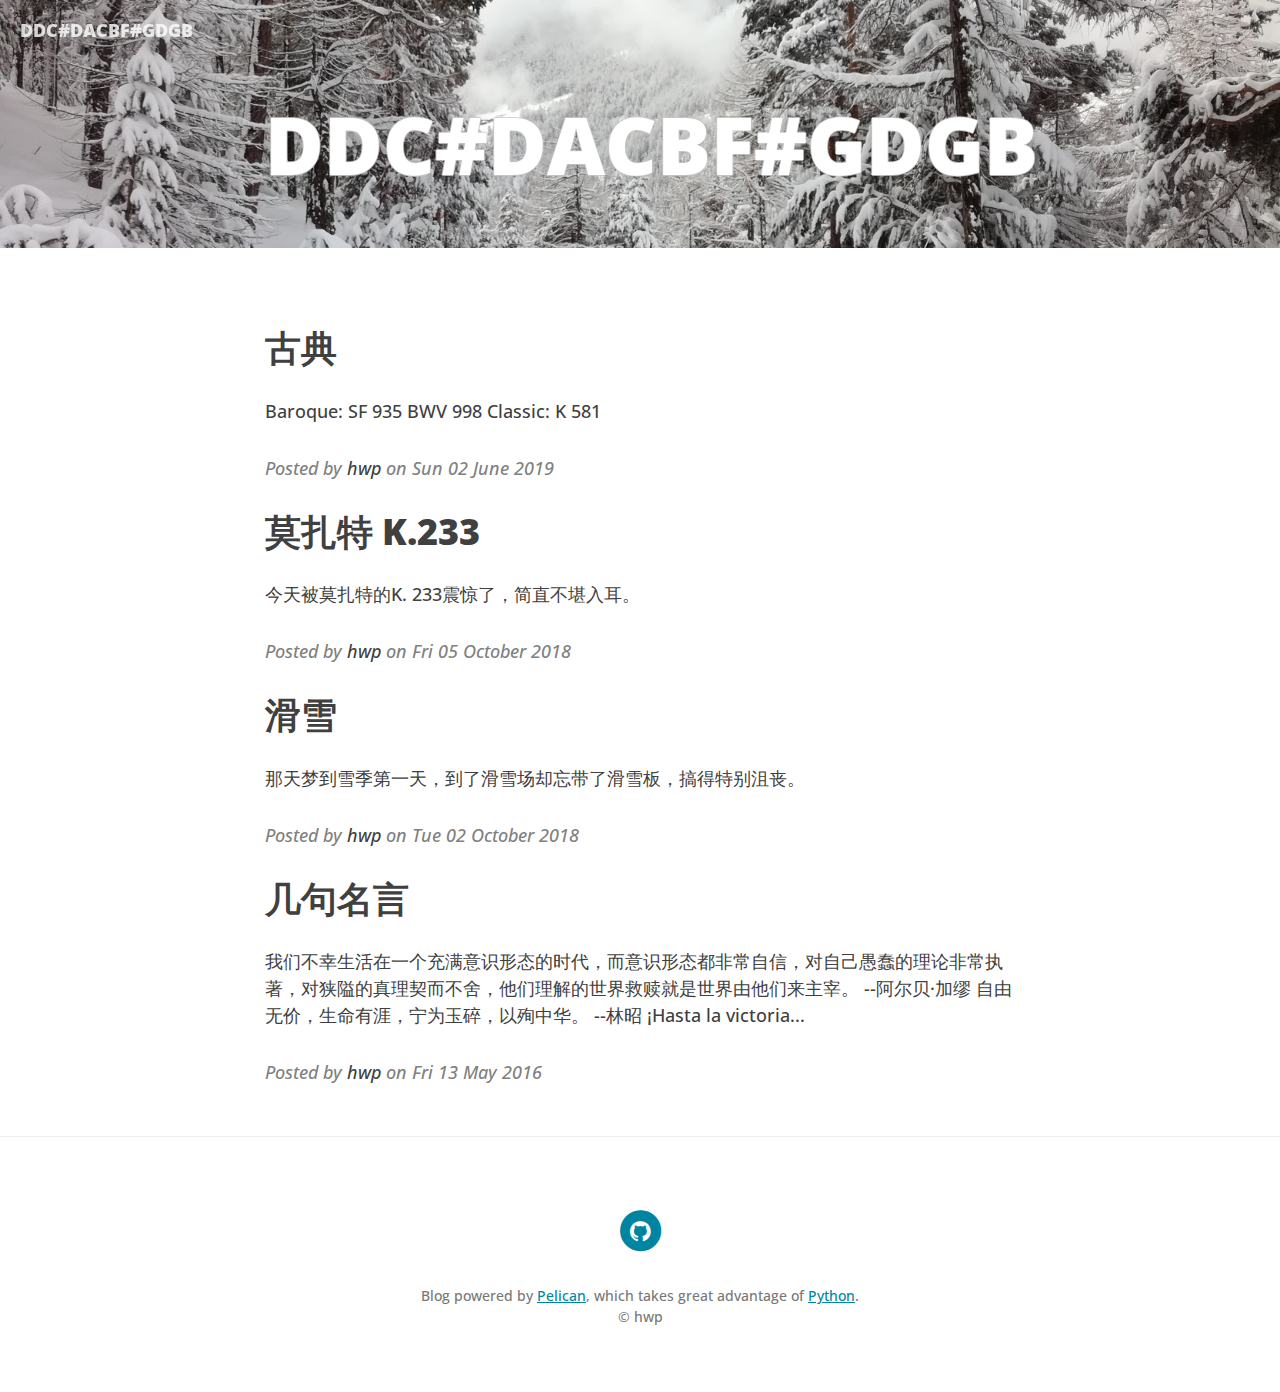
==== gitio_repo/index.html @ ee29e475 "Deploy 'c1bbc560673a72478bd4d775d8ea9a010db91c3e refs/remotes/origin/HEAD' to Github Pages" ====
<!DOCTYPE html>
<html lang="en">

<head>
        <meta charset="utf-8">
        <meta http-equiv="X-UA-Compatible" content="IE=edge">
        <meta name="viewport" content="width=device-width, initial-scale=1">


        <title>DDC#DACBF#GDGB</title>

        <!-- Bootstrap Core CSS -->
        <link href="./theme/css/bootstrap.min.css" rel="stylesheet">

        <!-- Custom CSS -->
        <link href="./theme/css/clean-blog.min.css" rel="stylesheet">

        <!-- Code highlight color scheme -->
            <link href="./theme/css/code_blocks/darkly.css" rel="stylesheet">

            <!-- CSS specified by the user -->
            <link href="./css/myblog.css" rel="stylesheet">

        <!-- Custom Fonts -->
        <link href="https://maxcdn.bootstrapcdn.com/font-awesome/4.7.0/css/font-awesome.min.css" rel="stylesheet" type="text/css">
        <link href='https://fonts.googleapis.com/css?family=Lora:400,700,400italic,700italic' rel='stylesheet' type='text/css'>
        <link href='https://fonts.googleapis.com/css?family=Open+Sans:300italic,400italic,600italic,700italic,800italic,400,300,600,700,800' rel='stylesheet' type='text/css'>

        <!-- HTML5 Shim and Respond.js IE8 support of HTML5 elements and media queries -->
        <!-- WARNING: Respond.js doesn't work if you view the page via file:// -->
        <!--[if lt IE 9]>
            <script src="https://oss.maxcdn.com/libs/html5shiv/3.7.0/html5shiv.js"></script>
            <script src="https://oss.maxcdn.com/libs/respond.js/1.4.2/respond.min.js"></script>
        <![endif]-->

                <meta property="og:locale" content="">
		<meta property="og:site_name" content="DDC#DACBF#GDGB">
</head>


    <!-- Navigation -->
    <nav class="navbar navbar-default navbar-custom navbar-fixed-top">
        <div class="container-fluid">
            <!-- Brand and toggle get grouped for better mobile display -->
            <div class="navbar-header page-scroll">
                <button type="button" class="navbar-toggle" data-toggle="collapse" data-target="#bs-example-navbar-collapse-1">
                    <span class="sr-only">Toggle navigation</span>
                    <span class="icon-bar"></span>
                    <span class="icon-bar"></span>
                    <span class="icon-bar"></span>
                </button>
                <a class="navbar-brand" href="./">DDC#DACBF#GDGB</a>
            </div>

            <!-- Collect the nav links, forms, and other content for toggling -->
            <div class="collapse navbar-collapse" id="bs-example-navbar-collapse-1">
                <ul class="nav navbar-nav navbar-right">

                </ul>
            </div>
            <!-- /.navbar-collapse -->
        </div>
        <!-- /.container -->
    </nav>

    <!-- Page Header -->
    <!-- Set your background image for this header on the line below. -->
        <header class="intro-header" style="background-image: url('./images/home_bg.jpg')">
        <div class="container">
            <div class="row">
                <div class="col-lg-8 col-lg-offset-2 col-md-10 col-md-offset-1">
                    <div class="page-heading">
                        <h1>DDC#DACBF#GDGB</h1>
                    </div>
                </div>
            </div>
        </div>
    </header>

    <!-- Main Content -->
    <div class="container">
        <div class="row">
            <div class="col-lg-8 col-lg-offset-2 col-md-10 col-md-offset-1">
        <div class="post-preview">
            <a href="./gu-dian.html" rel="bookmark" title="Permalink to 古典">
                <h2 class="post-title">
                    古典
                </h2>
            </a>
                <p class="article-summary">
                    Baroque: SF 935 BWV 998 Classic: K 581
                </p>
            <p class="post-meta">Posted by
                    <a href="./author/hwp.html">hwp</a>
                 on Sun 02 June 2019
            </p>
        </div>
        <div class="post-preview">
            <a href="./mo-zha-te-k233.html" rel="bookmark" title="Permalink to 莫扎特 K.233">
                <h2 class="post-title">
                    莫扎特 K.233
                </h2>
            </a>
                <p class="article-summary">
                    今天被莫扎特的K. 233震惊了，简直不堪入耳。
                </p>
            <p class="post-meta">Posted by
                    <a href="./author/hwp.html">hwp</a>
                 on Fri 05 October 2018
            </p>
        </div>
        <div class="post-preview">
            <a href="./hua-xue.html" rel="bookmark" title="Permalink to 滑雪">
                <h2 class="post-title">
                    滑雪
                </h2>
            </a>
                <p class="article-summary">
                    那天梦到雪季第一天，到了滑雪场却忘带了滑雪板，搞得特别沮丧。
                </p>
            <p class="post-meta">Posted by
                    <a href="./author/hwp.html">hwp</a>
                 on Tue 02 October 2018
            </p>
        </div>
        <div class="post-preview">
            <a href="./ji-ju-ming-yan.html" rel="bookmark" title="Permalink to 几句名言">
                <h2 class="post-title">
                    几句名言
                </h2>
            </a>
                <p class="article-summary">
                    我们不幸生活在一个充满意识形态的时代，而意识形态都非常自信，对自己愚蠢的理论非常执著，对狭隘的真理契而不舍，他们理解的世界救赎就是世界由他们来主宰。 --阿尔贝·加缪 自由无价，生命有涯，宁为玉碎，以殉中华。 --林昭 ¡Hasta la victoria...
                </p>
            <p class="post-meta">Posted by
                    <a href="./author/hwp.html">hwp</a>
                 on Fri 13 May 2016
            </p>
        </div>

            </div>
        </div>
    </div>

    <hr>

    <!-- Footer -->
    <footer>
        <div class="container">
            <div class="row">
                <div class="col-lg-8 col-lg-offset-2 col-md-10 col-md-offset-1">
                    <ul class="list-inline text-center">
                            <li>
                                <a href="https://github.com/hwp">
                                    <span class="fa-stack fa-lg">
                                        <i class="fa fa-circle fa-stack-2x"></i>
                                        <i class="fa fa-github fa-stack-1x fa-inverse"></i>
                                    </span>
                                </a>
                            </li>
                    </ul>
<p class="copyright text-muted">
    Blog powered by <a href="http://getpelican.com">Pelican</a>,
    which takes great advantage of <a href="http://python.org">Python</a>. <br />        &copy;  hwp
</p>                </div>
            </div>
        </div>
    </footer>

    <!-- jQuery -->
    <script src="./theme/js/jquery.min.js"></script>

    <!-- Bootstrap Core JavaScript -->
    <script src="./theme/js/bootstrap.min.js"></script>

        <!-- Custom Theme JavaScript -->
        <script src="./theme/js/clean-blog.min.js"></script>

</body>

</html>
---- gitio_repo/theme/css/clean-blog.min.css ----
/*!
 * Clean Blog v1.0.0 (http://startbootstrap.com)
 * Copyright 2014 Start Bootstrap
 * Licensed under Apache 2.0 (https://github.com/IronSummitMedia/startbootstrap/blob/gh-pages/LICENSE)
 */.caption,.intro-header .page-heading,.intro-header .site-heading,footer .copyright{text-align:center}body{font-family:'Open Sans',Lora,'Times New Roman',serif;font-size:18px;font-weight:500;color:#404040;webkit-tap-highlight-color:#0085a1}.intro-header .page-heading .subheading,.intro-header .post-heading .subheading,.intro-header .site-heading .subheading,.navbar-custom,h1,h2,h3,h4,h5,h6{font-family:'Open Sans','Helvetica Neue',Helvetica,Arial,sans-serif}p{line-height:1.5;margin:30px 0}p a{text-decoration:underline}h1,h2,h3,h4,h5,h6{font-weight:800}a{color:#0085a1}a:focus,a:hover{color:#0057a2}a img:focus,a img:hover{cursor:zoom-in}blockquote{color:grey;font-style:italic}pre{background-color:transparent;font-size:16px}hr.small{max-width:100px;margin:15px auto;border-width:4px;border-color:#fff}.navbar-custom{position:absolute;top:0;left:0;width:100%;z-index:3}.navbar-custom .navbar-brand{font-weight:800}.navbar-custom .nav li a{text-transform:uppercase;font-size:12px;font-weight:800;letter-spacing:1px}@media only screen and (min-width:768px){.navbar-custom{background:0 0;border-bottom:1px solid transparent}.navbar-custom .navbar-brand{color:#fff;padding:20px}.navbar-custom .navbar-brand:focus,.navbar-custom .navbar-brand:hover{color:rgba(255,255,255,.8)}.navbar-custom .nav li a{color:#fff;padding:20px}.navbar-custom .nav li a:focus,.navbar-custom .nav li a:hover{color:rgba(255,255,255,.8)}}@media only screen and (min-width:1170px){.navbar-custom{-webkit-transition:background-color .3s;-moz-transition:background-color .3s;transition:background-color .3s;-webkit-transform:translate3d(0,0,0);-moz-transform:translate3d(0,0,0);-ms-transform:translate3d(0,0,0);-o-transform:translate3d(0,0,0);transform:translate3d(0,0,0);-webkit-backface-visibility:hidden;backface-visibility:hidden}.navbar-custom.is-fixed{position:fixed;top:-61px;background-color:rgba(255,255,255,.9);border-bottom:1px solid #f2f2f2;-webkit-transition:-webkit-transform .3s;-moz-transition:-moz-transform .3s;transition:transform .3s}.navbar-custom.is-fixed .navbar-brand{color:#404040}.navbar-custom.is-fixed .navbar-brand:focus,.navbar-custom.is-fixed .navbar-brand:hover{color:#0085a1}.navbar-custom.is-fixed .nav li a{color:#404040}.navbar-custom.is-fixed .nav li a:focus,.navbar-custom.is-fixed .nav li a:hover{color:#0085a1}.navbar-custom.is-visible{-webkit-transform:translate3d(0,100%,0);-moz-transform:translate3d(0,100%,0);-ms-transform:translate3d(0,100%,0);-o-transform:translate3d(0,100%,0);transform:translate3d(0,100%,0)}}.intro-header{background:center center no-repeat;-webkit-background-size:cover;-moz-background-size:cover;background-size:cover;-o-background-size:cover;margin-bottom:50px}.intro-header .page-heading,.intro-header .post-heading,.intro-header .site-heading{padding:100px 0 50px;color:#fff}.intro-header .page-heading h1,.intro-header .site-heading h1{margin-top:0;font-size:50px}.intro-header .page-heading .subheading,.intro-header .site-heading .subheading{font-size:24px;line-height:1.1,display: block;font-weight:300;margin:10px 0 0}@media only screen and (min-width:768px){.intro-header .page-heading,.intro-header .post-heading,.intro-header .site-heading{padding:150px 0}.intro-header .page-heading h1,.intro-header .site-heading h1{font-size:80px}}.intro-header .post-heading h1{font-size:35px}.intro-header .post-heading .meta,.intro-header .post-heading .subheading{line-height:1.1;display:block}.intro-header .post-heading .subheading{font-size:24px;margin:10px 0 30px;font-weight:600}.intro-header .post-heading .meta{font-family:Lora,'Times New Roman',serif;font-style:italic;font-weight:300;font-size:20px}.intro-header .post-heading .meta a{color:#fff}@media only screen and (min-width:768px){.intro-header .post-heading h1{font-size:55px}.intro-header .post-heading .subheading{font-size:30px}}.post-preview>a{color:#404040}.post-preview>a:focus,.post-preview>a:hover{text-decoration:none;color:#0085a1}.post-preview>a>.post-title{font-size:30px;margin-top:30px;margin-bottom:10px}.post-preview>a>.post-subtitle{margin:0 0 10px;font-weight:300}.post-preview>.post-meta{color:grey;font-size:18px;font-style:italic;margin-top:0}.post-preview>.post-meta>a{text-decoration:none;color:#404040}.post-preview>.post-meta>a:focus,.post-preview>.post-meta>a:hover{color:#0085a1;text-decoration:underline}@media only screen and (min-width:768px){.post-preview>a>.post-title{font-size:36px}}.section-heading{font-size:36px;margin-top:60px;font-weight:700}.btn,.pager li>a,.pager li>span{font-family:'Open Sans','Helvetica Neue',Helvetica,Arial,sans-serif;text-transform:uppercase;font-weight:800;letter-spacing:1px}.caption{font-size:14px;padding:10px;font-style:italic;margin:0;display:block;border-bottom-right-radius:5px;border-bottom-left-radius:5px}footer{padding:50px 0 65px}footer .list-inline{margin:0;padding:0}footer .copyright{font-size:14px;margin-bottom:0}.floating-label-form-group{font-size:14px;position:relative;margin-bottom:0;padding-bottom:.5em;border-bottom:1px solid #eee}.floating-label-form-group input,.floating-label-form-group textarea{z-index:1;position:relative;padding-right:0;padding-left:0;border:none;border-radius:0;font-size:1.5em;background:0 0;box-shadow:none!important;resize:none}.floating-label-form-group label{display:block;z-index:0;position:relative;top:2em;margin:0;font-size:.85em;line-height:1.764705882em;vertical-align:middle;vertical-align:baseline;opacity:0;-webkit-transition:top .3s ease,opacity .3s ease;-moz-transition:top .3s ease,opacity .3s ease;-ms-transition:top .3s ease,opacity .3s ease;transition:top .3s ease,opacity .3s ease}.floating-label-form-group::not(:first-child){padding-left:14px;border-left:1px solid #eee}.floating-label-form-group-with-value label{top:0;opacity:1}.floating-label-form-group-with-focus label{color:#0085a1}form .row:first-child .floating-label-form-group{border-top:1px solid #eee}.btn{font-size:14px;border-radius:0;padding:15px 25px}.btn-lg{font-size:16px;padding:25px 35px}.btn-default:focus,.btn-default:hover{background-color:#0085a1;border:1px solid #0085a1;color:#fff}.pager{margin:20px 0 0}.pager li>a,.pager li>span{font-size:14px;padding:15px 25px;background-color:#fff;border-radius:0}.pager li>a:focus,.pager li>a:hover{color:#fff;background-color:#0085a1;border:1px solid #0085a1}.pager .disabled>a,.pager .disabled>a:focus,.pager .disabled>a:hover,.pager .disabled>span{color:grey;background-color:#404040;cursor:not-allowed}::-moz-selection{color:#fff;text-shadow:none;background:#0085a1}::selection{color:#fff;text-shadow:none;background:#0085a1}img{max-width:100%;height:auto;width:auto\9}img::selection{color:#fff;background:0 0}img::-moz-selection{color:#fff;background:0 0}
---- gitio_repo/theme/css/code_blocks/darkly.css ----
pre{white-space:pre;overflow:auto;word-wrap:normal;-moz-border-radius:3px;-webkit-border-radius:3px;border-radius:3px;padding:20px;background:#343642;color:#C1C2C3}.hll{background-color:#ffc}.gd{color:#2e3436;background-color:#0e1416}.gr{color:#eeeeec;background-color:#c00}.gi{color:#babdb6;background-color:#1f2b2d}.go{color:#2c3032;background-color:#2c3032}.kt{color:#e3e7df}.ni{color:#888a85}.c,.cm,.c1,.cs{color:#8D9684}.err,.g,.l,.n,.x,.p,.ge,.gp,.gs,.gt,.ld,.s,.nc,.nd,.ne,.nl,.nn,.nx,.py,.ow,.w,.sb,.sc,.sd,.s2,.se,.sh,.si,.sx,.sr,.s1,.ss,.bp{color:#C1C2C3}.k,.kc,.kd,.kn,.kp,.kr,.nt{color:#729fcf}.cp,.gh,.gu,.na,.nf{color:#E9A94B}.m,.nb,.no,.mf,.mh,.mi,.mo,.il{color:#8ae234}.o{color:#989DAA}.nv,.vc,.vg,.vi{color:#fff}
---- gitio_repo/css/myblog.css ----
/*!
 * Copyright 2018, Weipeng He
 */

.intro-header .site-heading,
.intro-header .post-heading,
.intro-header .page-heading {
  padding: 100px 0 50px;
  color: white;
  text-shadow: -1px 0 rgba(200, 200, 200, .8), 0 1px rgba(200, 200, 200, .8), 1px 0 rgba(200, 200, 200, .8), 0 -1px rgba(200, 200, 200, .8);
}
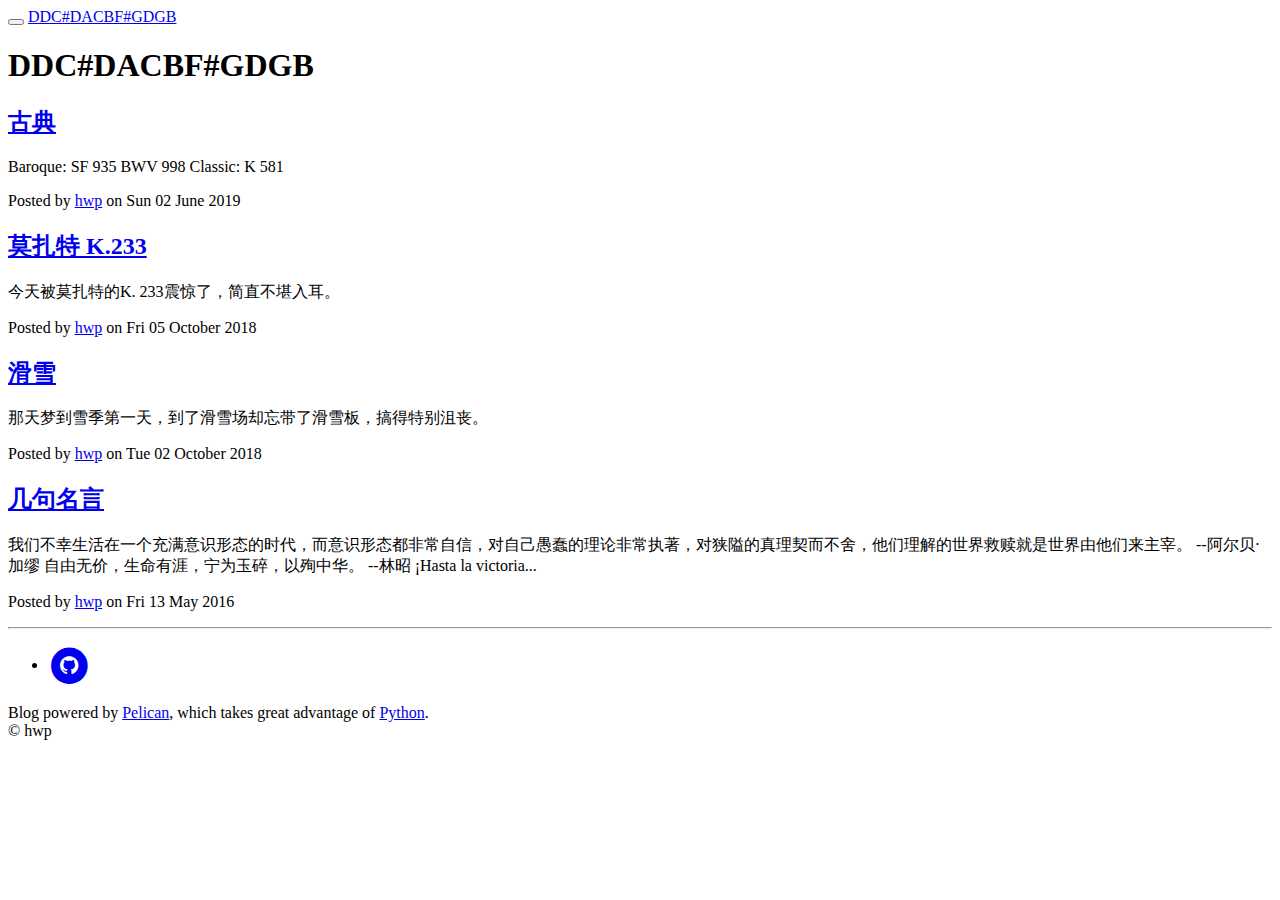
==== commit f2055c77: "Deploy 'ee29e47594cc518e1da4bed85a77a19719fad2bc refs/remotes/origin/HEAD' to Github Pages" ====
--- a/gitio_repo/index.html
+++ b/gitio_repo/index.html
@@ -10,16 +10,16 @@
         <title>DDC#DACBF#GDGB</title>
 
         <!-- Bootstrap Core CSS -->
-        <link href="./theme/css/bootstrap.min.css" rel="stylesheet">
+        <link href="http://hwp.github.io/theme/css/bootstrap.min.css" rel="stylesheet">
 
         <!-- Custom CSS -->
-        <link href="./theme/css/clean-blog.min.css" rel="stylesheet">
+        <link href="http://hwp.github.io/theme/css/clean-blog.min.css" rel="stylesheet">
 
         <!-- Code highlight color scheme -->
-            <link href="./theme/css/code_blocks/darkly.css" rel="stylesheet">
+            <link href="http://hwp.github.io/theme/css/code_blocks/darkly.css" rel="stylesheet">
 
             <!-- CSS specified by the user -->
-            <link href="./css/myblog.css" rel="stylesheet">
+            <link href="http://hwp.github.io/css/myblog.css" rel="stylesheet">
 
         <!-- Custom Fonts -->
         <link href="https://maxcdn.bootstrapcdn.com/font-awesome/4.7.0/css/font-awesome.min.css" rel="stylesheet" type="text/css">
@@ -49,7 +49,7 @@
                     <span class="icon-bar"></span>
                     <span class="icon-bar"></span>
                 </button>
-                <a class="navbar-brand" href="./">DDC#DACBF#GDGB</a>
+                <a class="navbar-brand" href="http://hwp.github.io/">DDC#DACBF#GDGB</a>
             </div>
 
             <!-- Collect the nav links, forms, and other content for toggling -->
@@ -65,7 +65,7 @@
 
     <!-- Page Header -->
     <!-- Set your background image for this header on the line below. -->
-        <header class="intro-header" style="background-image: url('./images/home_bg.jpg')">
+        <header class="intro-header" style="background-image: url('http://hwp.github.io/images/home_bg.jpg')">
         <div class="container">
             <div class="row">
                 <div class="col-lg-8 col-lg-offset-2 col-md-10 col-md-offset-1">
@@ -82,7 +82,7 @@
         <div class="row">
             <div class="col-lg-8 col-lg-offset-2 col-md-10 col-md-offset-1">
         <div class="post-preview">
-            <a href="./gu-dian.html" rel="bookmark" title="Permalink to 古典">
+            <a href="http://hwp.github.io/gu-dian.html" rel="bookmark" title="Permalink to 古典">
                 <h2 class="post-title">
                     古典
                 </h2>
@@ -91,12 +91,12 @@
                     Baroque: SF 935 BWV 998 Classic: K 581
                 </p>
             <p class="post-meta">Posted by
-                    <a href="./author/hwp.html">hwp</a>
+                    <a href="http://hwp.github.io/author/hwp.html">hwp</a>
                  on Sun 02 June 2019
             </p>
         </div>
         <div class="post-preview">
-            <a href="./mo-zha-te-k233.html" rel="bookmark" title="Permalink to 莫扎特 K.233">
+            <a href="http://hwp.github.io/mo-zha-te-k233.html" rel="bookmark" title="Permalink to 莫扎特 K.233">
                 <h2 class="post-title">
                     莫扎特 K.233
                 </h2>
@@ -105,12 +105,12 @@
                     今天被莫扎特的K. 233震惊了，简直不堪入耳。
                 </p>
             <p class="post-meta">Posted by
-                    <a href="./author/hwp.html">hwp</a>
+                    <a href="http://hwp.github.io/author/hwp.html">hwp</a>
                  on Fri 05 October 2018
             </p>
         </div>
         <div class="post-preview">
-            <a href="./hua-xue.html" rel="bookmark" title="Permalink to 滑雪">
+            <a href="http://hwp.github.io/hua-xue.html" rel="bookmark" title="Permalink to 滑雪">
                 <h2 class="post-title">
                     滑雪
                 </h2>
@@ -119,12 +119,12 @@
                     那天梦到雪季第一天，到了滑雪场却忘带了滑雪板，搞得特别沮丧。
                 </p>
             <p class="post-meta">Posted by
-                    <a href="./author/hwp.html">hwp</a>
+                    <a href="http://hwp.github.io/author/hwp.html">hwp</a>
                  on Tue 02 October 2018
             </p>
         </div>
         <div class="post-preview">
-            <a href="./ji-ju-ming-yan.html" rel="bookmark" title="Permalink to 几句名言">
+            <a href="http://hwp.github.io/ji-ju-ming-yan.html" rel="bookmark" title="Permalink to 几句名言">
                 <h2 class="post-title">
                     几句名言
                 </h2>
@@ -133,7 +133,7 @@
                     我们不幸生活在一个充满意识形态的时代，而意识形态都非常自信，对自己愚蠢的理论非常执著，对狭隘的真理契而不舍，他们理解的世界救赎就是世界由他们来主宰。 --阿尔贝·加缪 自由无价，生命有涯，宁为玉碎，以殉中华。 --林昭 ¡Hasta la victoria...
                 </p>
             <p class="post-meta">Posted by
-                    <a href="./author/hwp.html">hwp</a>
+                    <a href="http://hwp.github.io/author/hwp.html">hwp</a>
                  on Fri 13 May 2016
             </p>
         </div>
@@ -168,14 +168,23 @@
     </footer>
 
     <!-- jQuery -->
-    <script src="./theme/js/jquery.min.js"></script>
+    <script src="http://hwp.github.io/theme/js/jquery.min.js"></script>
 
     <!-- Bootstrap Core JavaScript -->
-    <script src="./theme/js/bootstrap.min.js"></script>
+    <script src="http://hwp.github.io/theme/js/bootstrap.min.js"></script>
 
         <!-- Custom Theme JavaScript -->
-        <script src="./theme/js/clean-blog.min.js"></script>
+        <script src="http://hwp.github.io/theme/js/clean-blog.min.js"></script>
 
+<script>
+    (function(i,s,o,g,r,a,m){i['GoogleAnalyticsObject']=r;i[r]=i[r]||function(){
+        (i[r].q=i[r].q||[]).push(arguments)},i[r].l=1*new Date();a=s.createElement(o),
+        m=s.getElementsByTagName(o)[0];a.async=1;a.src=g;m.parentNode.insertBefore(a,m)
+    })(window,document,'script','https://www.google-analytics.com/analytics.js','ga');
+
+    ga('create', 'UA-118143470-2', 'auto');
+    ga('send', 'pageview');
+</script>
 </body>
 
 </html>